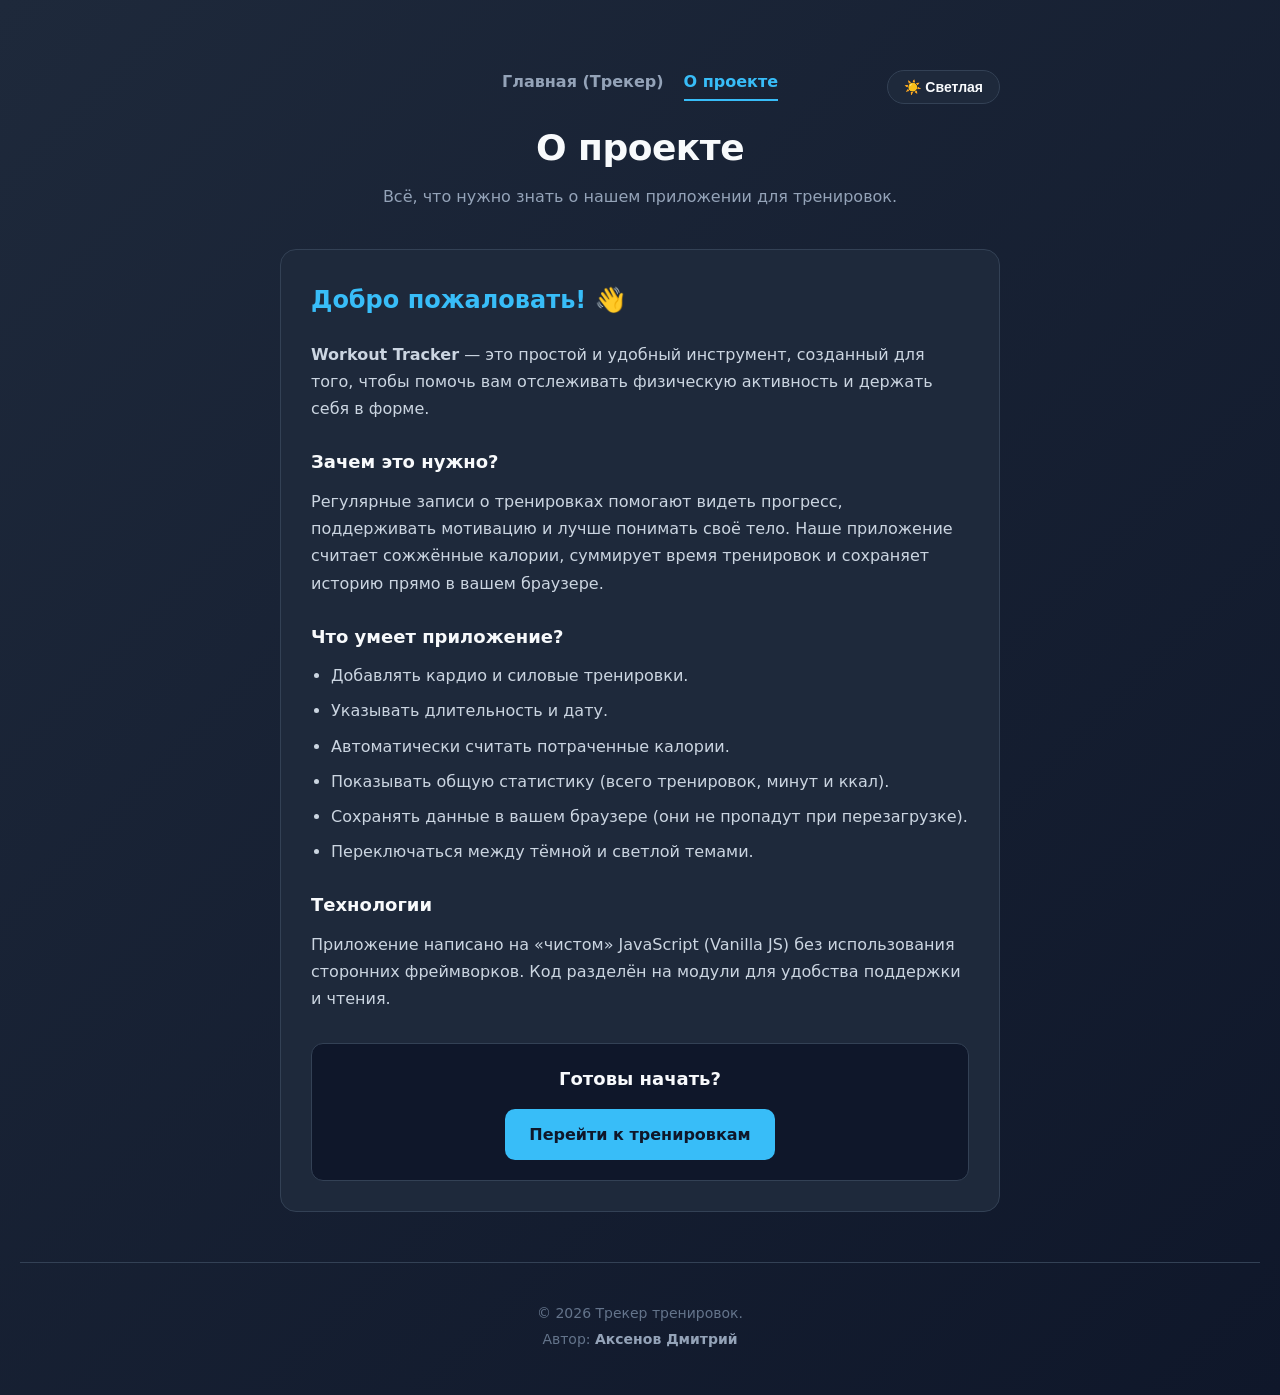
==== about.html @ 631f0772 "feat: add about page, navigation, and light theme toggle" ====
<!DOCTYPE html>
<html lang="ru">
<head>
  <meta charset="UTF-8">
  <meta name="viewport" content="width=device-width, initial-scale=1.0">
  <title>О проекте — Трекер тренировок</title>
  <link rel="stylesheet" href="css/style.css">
</head>
<body>
  
  <!-- Шапка сайта с навигацией -->
  <header class="site-header">
    <div class="container">
      <button id="theme-toggle" class="theme-toggle" aria-label="Переключить тему">☀️ Светлая</button>
      
      <nav class="main-nav">
        <a href="index.html">Главная (Трекер)</a>
        <a href="about.html" class="active">О проекте</a>
      </nav>

      <h1>О проекте</h1>
      <p class="subtitle">Всё, что нужно знать о нашем приложении для тренировок.</p>
    </div>
  </header>

  <!-- Основной контент -->
  <main class="container">
    <section class="content-section">
      <h2>Добро пожаловать! 👋</h2>
      <p><strong>Workout Tracker</strong> — это простой и удобный инструмент, созданный для того, чтобы помочь вам отслеживать физическую активность и держать себя в форме.</p>
      
      <h3>Зачем это нужно?</h3>
      <p>Регулярные записи о тренировках помогают видеть прогресс, поддерживать мотивацию и лучше понимать своё тело. Наше приложение считает сожжённые калории, суммирует время тренировок и сохраняет историю прямо в вашем браузере.</p>

      <h3>Что умеет приложение?</h3>
      <ul>
        <li>Добавлять кардио и силовые тренировки.</li>
        <li>Указывать длительность и дату.</li>
        <li>Автоматически считать потраченные калории.</li>
        <li>Показывать общую статистику (всего тренировок, минут и ккал).</li>
        <li>Сохранять данные в вашем браузере (они не пропадут при перезагрузке).</li>
        <li>Переключаться между тёмной и светлой темами.</li>
      </ul>

      <h3>Технологии</h3>
      <p>Приложение написано на «чистом» JavaScript (Vanilla JS) без использования сторонних фреймворков. Код разделён на модули для удобства поддержки и чтения.</p>
      
      <div class="cta-box">
        <p>Готовы начать?</p>
        <a href="index.html" class="btn-primary">Перейти к тренировкам</a>
      </div>
    </section>
  </main>

  <!-- Подвал сайта -->
  <footer class="site-footer">
    <div class="container">
      <p>&copy; 2026 Трекер тренировок.</p>
      <p>Автор: <strong>Аксенов Дмитрий</strong></p>
    </div>
  </footer>

</body>
</html>
---- css/style.css ----
* {
  box-sizing: border-box;
  margin: 0;
  padding: 0;
}

body {
  font-family: system-ui, -apple-system, "Segoe UI", Roboto, sans-serif;
  background: linear-gradient(135deg, #1e293b 0%, #0f172a 100%);
  color: #f8fafc;
  padding: 20px;
  line-height: 1.5;
  min-height: 100vh;
  display: flex;
  flex-direction: column;
  transition: background 0.3s, color 0.3s;
}

.container {
  max-width: 720px;
  margin: 0 auto;
  width: 100%;
  position: relative;
}

/* --- Шапка сайта --- */
.site-header {
  text-align: center;
  padding: 40px 0 20px;
  margin-bottom: 20px;
}

.site-header h1 {
  font-size: 36px;
  margin-bottom: 10px;
  font-weight: 800;
  letter-spacing: -0.5px;
}

.site-header .subtitle {
  color: #94a3b8;
  font-size: 16px;
  max-width: 600px;
  margin: 0 auto;
}

/* --- Кнопка переключения темы --- */
.theme-toggle {
  position: absolute;
  top: 0;
  right: 0;
  background: #1e293b;
  color: #f8fafc;
  border: 1px solid #334155;
  padding: 8px 16px;
  border-radius: 20px;
  cursor: pointer;
  font-size: 14px;
  font-weight: 600;
  transition: all 0.2s;
}

.theme-toggle:hover {
  background: #334155;
}

/* --- Навигация --- */
.main-nav {
  display: flex;
  justify-content: center;
  gap: 20px;
  margin-bottom: 20px;
  margin-top: 10px;
}

.main-nav a {
  color: #94a3b8;
  text-decoration: none;
  font-weight: 600;
  font-size: 16px;
  transition: color 0.2s;
  padding-bottom: 5px;
  border-bottom: 2px solid transparent;
}

.main-nav a:hover {
  color: #f8fafc;
}

.main-nav a.active {
  color: #38bdf8;
  border-bottom-color: #38bdf8;
}

/* --- Основной контент --- */
main {
  flex: 1;
}

/* Статистика */
.stats {
  display: flex;
  gap: 15px;
  margin-bottom: 30px;
}

.stat-card {
  flex: 1;
  background: #1e293b;
  border: 1px solid #334155;
  border-radius: 16px;
  padding: 20px;
  text-align: center;
  box-shadow: 0 4px 15px rgba(0, 0, 0, 0.2);
  transition: background 0.3s, border-color 0.3s;
}

.stat-value {
  display: block;
  font-size: 28px;
  font-weight: 800;
  color: #38bdf8;
  margin-bottom: 5px;
  transition: color 0.3s;
}

.stat-label {
  font-size: 12px;
  color: #94a3b8;
  text-transform: uppercase;
  letter-spacing: 1px;
  font-weight: 600;
}

/* Форма */
.workout-form {
  display: flex;
  flex-wrap: wrap;
  gap: 12px;
  margin-bottom: 30px;
  background: #1e293b;
  padding: 20px;
  border-radius: 16px;
  border: 1px solid #334155;
  transition: background 0.3s, border-color 0.3s;
}

.workout-form select,
.workout-form input {
  flex: 1 1 160px; 
  min-width: 0;
  padding: 12px 15px;
  background-color: #0f172a !important; 
  color: #f8fafc !important;
  border: 1px solid #334155;
  border-radius: 10px;
  font-size: 14px;
  outline: none;
  transition: border-color 0.2s, background-color 0.3s, color 0.3s;
  box-shadow: none;
  
  -webkit-appearance: none;
  -moz-appearance: none;
  appearance: none;
}

.workout-form select:focus,
.workout-form input:focus {
  border-color: #38bdf8;
}

/* Селект со стрелкой */
.workout-form select {
  padding-right: 45px; 
  background-image: url("data:image/svg+xml;charset=UTF-8,%3csvg xmlns='http://www.w3.org/2000/svg' viewBox='0 0 24 24' fill='none' stroke='%2394a3b8' stroke-width='2' stroke-linecap='round' stroke-linejoin='round'%3e%3cpolyline points='6 9 12 15 18 9'%3e%3c/polyline%3e%3c/svg%3e");
  background-repeat: no-repeat;
  background-position: right 20px center; 
  background-size: 16px; 
  cursor: pointer;
}

.workout-form button {
  padding: 12px 24px;
  background: #38bdf8;
  color: #0f172a;
  border: none;
  border-radius: 10px;
  font-size: 15px;
  font-weight: 700;
  cursor: pointer;
  transition: background 0.2s, transform 0.1s;
  flex-shrink: 0;
}

.workout-form button:hover {
  background: #7dd3fc;
}

.workout-form button:active {
  transform: scale(0.98);
}

/* Список тренировок */
.workout-list {
  list-style: none;
  display: grid;
  gap: 12px;
}

.workout-item {
  display: flex;
  justify-content: space-between;
  align-items: center;
  background: #1e293b;
  padding: 18px 20px;
  border-radius: 14px;
  border: 1px solid #334155;
  transition: transform 0.15s, border-color 0.15s, background 0.3s;
}

.workout-item:hover {
  transform: translateY(-2px);
  border-color: #475569;
}

.workout-info {
  font-size: 15px;
  color: #f8fafc;
  transition: color 0.3s;
}

.workout-info strong {
  font-size: 16px;
  color: #38bdf8;
  display: block;
  margin-bottom: 4px;
  transition: color 0.3s;
}

/* Кнопка удаления */
.btn-delete {
  background: transparent;
  color: #ef4444;
  border: 1px solid #ef4444;
  padding: 8px 14px;
  border-radius: 8px;
  cursor: pointer;
  font-size: 13px;
  font-weight: 600;
  transition: all 0.2s;
}

.btn-delete:hover {
  background: #ef4444;
  color: white;
}

/* Подсказка */
.empty-hint {
  text-align: center;
  color: #64748b;
  padding: 40px;
  font-size: 16px;
  background: #1e293b;
  border-radius: 16px;
  border: 1px dashed #334155;
  transition: background 0.3s, border-color 0.3s;
}

/* --- Подвал сайта --- */
.site-footer {
  text-align: center;
  padding: 40px 0 20px;
  margin-top: 50px;
  border-top: 1px solid #334155;
  color: #64748b;
  font-size: 14px;
  transition: border-color 0.3s, color 0.3s;
}

.site-footer p {
  margin-bottom: 5px;
}

.site-footer strong {
  color: #94a3b8;
  transition: color 0.3s;
}

/* Скрываем стандартные стрелочки у поля ввода чисел */
input[type="number"]::-webkit-outer-spin-button,
input[type="number"]::-webkit-inner-spin-button {
  -webkit-appearance: none;
  margin: 0;
}

input[type="number"] {
  -moz-appearance: textfield;
  appearance: textfield;
}

/* --- Стили для текстовых страниц (О проекте) --- */
.content-section {
  background: #1e293b;
  padding: 30px;
  border-radius: 16px;
  border: 1px solid #334155;
  line-height: 1.7;
}

.content-section h2 {
  color: #38bdf8;
  margin-bottom: 20px;
  font-size: 24px;
}

.content-section h3 {
  margin-top: 25px;
  margin-bottom: 10px;
  font-size: 18px;
}

.content-section p {
  margin-bottom: 15px;
  color: #cbd5e1;
}

.content-section ul {
  margin-left: 20px;
  margin-bottom: 20px;
  color: #cbd5e1;
}

.content-section li {
  margin-bottom: 8px;
}

.cta-box {
  margin-top: 30px;
  padding: 20px;
  background: #0f172a;
  border-radius: 12px;
  text-align: center;
  border: 1px solid #334155;
}

.cta-box p {
  margin-bottom: 15px;
  font-size: 18px;
  font-weight: bold;
  color: #f8fafc;
}

.btn-primary {
  display: inline-block;
  background: #38bdf8;
  color: #0f172a;
  padding: 12px 24px;
  border-radius: 10px;
  text-decoration: none;
  font-weight: 700;
  transition: background 0.2s;
}

.btn-primary:hover {
  background: #7dd3fc;
}

/* =========================================
   СВЕТЛАЯ ТЕМА (применяется при классе на body)
   ========================================= */
body.light-theme {
  background: linear-gradient(135deg, #f8fafc 0%, #e2e8f0 100%);
  color: #0f172a;
}

body.light-theme .site-header h1 {
  color: #0f172a;
}

body.light-theme .subtitle {
  color: #64748b;
}

body.light-theme .main-nav a {
  color: #64748b;
}

body.light-theme .main-nav a:hover {
  color: #0f172a;
}

body.light-theme .main-nav a.active {
  color: #2563eb;
  border-bottom-color: #2563eb;
}

body.light-theme .stat-card {
  background: #ffffff;
  border-color: #e2e8f0;
  box-shadow: 0 4px 15px rgba(0, 0, 0, 0.05);
}

body.light-theme .stat-value {
  color: #2563eb;
}

body.light-theme .stat-label {
  color: #64748b;
}

body.light-theme .workout-form {
  background: #ffffff;
  border-color: #e2e8f0;
}

body.light-theme .workout-form select,
body.light-theme .workout-form input {
  background-color: #f8fafc !important;
  color: #0f172a !important;
  border-color: #cbd5e1;
}

body.light-theme .workout-form button {
  background: #2563eb;
  color: #ffffff;
}

body.light-theme .workout-form button:hover {
  background: #1d4ed8;
}

body.light-theme .workout-item {
  background: #ffffff;
  border-color: #e2e8f0;
}

body.light-theme .workout-info strong {
  color: #2563eb;
}

body.light-theme .workout-info {
  color: #334155;
}

body.light-theme .btn-delete {
  color: #dc2626;
  border-color: #dc2626;
}

body.light-theme .btn-delete:hover {
  background: #dc2626;
  color: white;
}

body.light-theme .empty-hint {
  background: #ffffff;
  border-color: #cbd5e1;
  color: #64748b;
}

body.light-theme .site-footer {
  border-top-color: #cbd5e1;
  color: #64748b;
}

body.light-theme .site-footer strong {
  color: #334155;
}

body.light-theme .theme-toggle {
  background: #ffffff;
  color: #0f172a;
  border-color: #cbd5e1;
}

body.light-theme .theme-toggle:hover {
  background: #f1f5f9;
}

body.light-theme .content-section {
  background: #ffffff;
  border-color: #e2e8f0;
}

body.light-theme .content-section h2 {
  color: #2563eb;
}

body.light-theme .content-section p,
body.light-theme .content-section ul {
  color: #334155;
}

body.light-theme .cta-box {
  background: #f8fafc;
  border-color: #e2e8f0;
}

body.light-theme .cta-box p {
  color: #0f172a;
}

body.light-theme .btn-primary {
  background: #2563eb;
  color: #ffffff;
}

body.light-theme .btn-primary:hover {
  background: #1d4ed8;
}
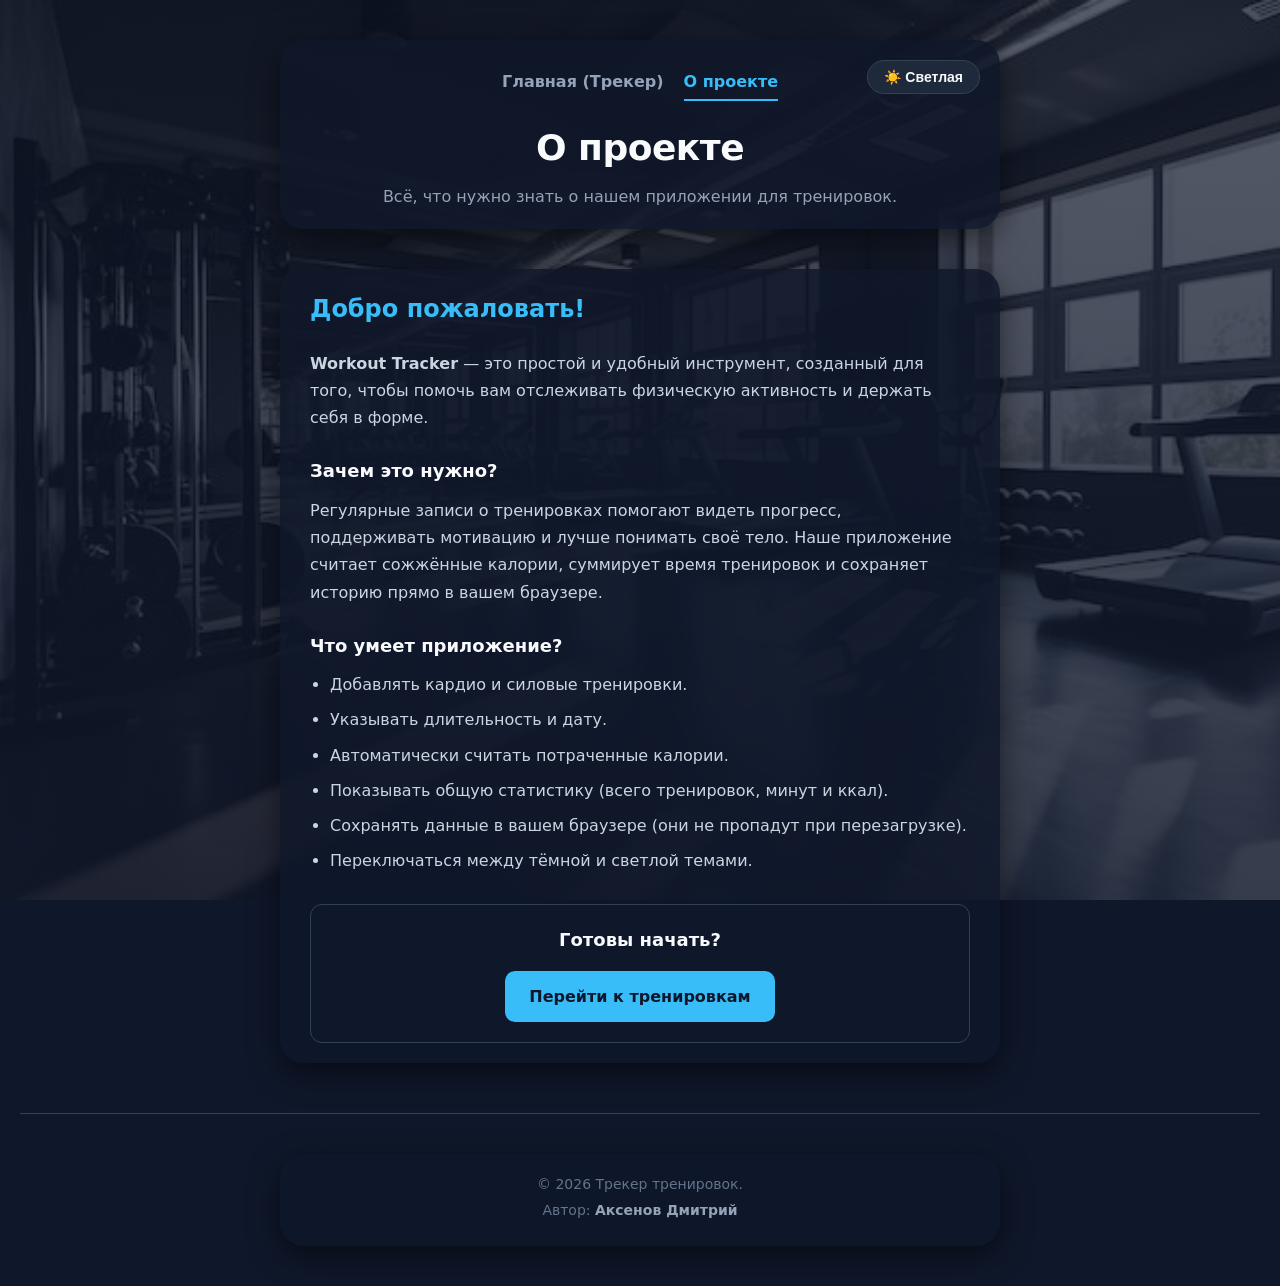
==== commit dc889092: "style" ====
--- a/about.html
+++ b/about.html
@@ -26,7 +26,7 @@
   <!-- Основной контент -->
   <main class="container">
     <section class="content-section">
-      <h2>Добро пожаловать! 👋</h2>
+      <h2>Добро пожаловать!</h2>
       <p><strong>Workout Tracker</strong> — это простой и удобный инструмент, созданный для того, чтобы помочь вам отслеживать физическую активность и держать себя в форме.</p>
       
       <h3>Зачем это нужно?</h3>
@@ -42,9 +42,6 @@
         <li>Переключаться между тёмной и светлой темами.</li>
       </ul>
 
-      <h3>Технологии</h3>
-      <p>Приложение написано на «чистом» JavaScript (Vanilla JS) без использования сторонних фреймворков. Код разделён на модули для удобства поддержки и чтения.</p>
-      
       <div class="cta-box">
         <p>Готовы начать?</p>
         <a href="index.html" class="btn-primary">Перейти к тренировкам</a>
--- a/css/style.css
+++ b/css/style.css
@@ -6,14 +6,21 @@
 
 body {
   font-family: system-ui, -apple-system, "Segoe UI", Roboto, sans-serif;
-  background: linear-gradient(135deg, #1e293b 0%, #0f172a 100%);
+  
+  /* Картинка + затемняющий градиент поверх неё */
+  background: 
+    linear-gradient(rgba(15, 23, 42, 0.7), rgba(15, 23, 42, 0.9)),
+    url("../images/gym-bg.jpg") center/cover no-repeat fixed;
+    
+  background-color: #0f172a; 
+  
   color: #f8fafc;
   padding: 20px;
   line-height: 1.5;
   min-height: 100vh;
   display: flex;
   flex-direction: column;
-  transition: background 0.3s, color 0.3s;
+  transition: background 0.3s, color 0.3s; /* Плавная смена темы */
 }
 
 .container {
@@ -21,12 +28,17 @@
   margin: 0 auto;
   width: 100%;
   position: relative;
+  /* Полупрозрачный тёмный фон для читаемости текста */
+  background: rgba(15, 23, 42, 0.85); 
+  padding: 20px 30px;
+  border-radius: 24px;
+  box-shadow: 0 10px 30px rgba(0, 0, 0, 0.5);
 }
 
 /* --- Шапка сайта --- */
 .site-header {
   text-align: center;
-  padding: 40px 0 20px;
+  padding: 20px 0 20px;
   margin-bottom: 20px;
 }
 
@@ -47,8 +59,8 @@
 /* --- Кнопка переключения темы --- */
 .theme-toggle {
   position: absolute;
-  top: 0;
-  right: 0;
+  top: 20px;
+  right: 20px;
   background: #1e293b;
   color: #f8fafc;
   border: 1px solid #334155;
@@ -58,6 +70,7 @@
   font-size: 14px;
   font-weight: 600;
   transition: all 0.2s;
+  z-index: 10;
 }
 
 .theme-toggle:hover {
@@ -147,9 +160,9 @@
 
 .workout-form select,
 .workout-form input {
-  flex: 1 1 160px; 
+  flex: 1 1 140px; 
   min-width: 0;
-  padding: 12px 15px;
+  padding: 12px 10px; 
   background-color: #0f172a !important; 
   color: #f8fafc !important;
   border: 1px solid #334155;
@@ -301,10 +314,6 @@
 
 /* --- Стили для текстовых страниц (О проекте) --- */
 .content-section {
-  background: #1e293b;
-  padding: 30px;
-  border-radius: 16px;
-  border: 1px solid #334155;
   line-height: 1.7;
 }
 
@@ -370,8 +379,14 @@
    СВЕТЛАЯ ТЕМА (применяется при классе на body)
    ========================================= */
 body.light-theme {
+  background-image: none;
   background: linear-gradient(135deg, #f8fafc 0%, #e2e8f0 100%);
   color: #0f172a;
+}
+
+body.light-theme .container {
+  background: rgba(255, 255, 255, 0.95); 
+  box-shadow: 0 10px 30px rgba(0, 0, 0, 0.05);
 }
 
 body.light-theme .site-header h1 {
@@ -410,13 +425,13 @@
 }
 
 body.light-theme .workout-form {
-  background: #ffffff;
+  background: #f8fafc;
   border-color: #e2e8f0;
 }
 
 body.light-theme .workout-form select,
 body.light-theme .workout-form input {
-  background-color: #f8fafc !important;
+  background-color: #ffffff !important;
   color: #0f172a !important;
   border-color: #cbd5e1;
 }
@@ -431,7 +446,7 @@
 }
 
 body.light-theme .workout-item {
-  background: #ffffff;
+  background: #f8fafc;
   border-color: #e2e8f0;
 }
 
@@ -454,7 +469,7 @@
 }
 
 body.light-theme .empty-hint {
-  background: #ffffff;
+  background: #f8fafc;
   border-color: #cbd5e1;
   color: #64748b;
 }
@@ -476,11 +491,6 @@
 
 body.light-theme .theme-toggle:hover {
   background: #f1f5f9;
-}
-
-body.light-theme .content-section {
-  background: #ffffff;
-  border-color: #e2e8f0;
 }
 
 body.light-theme .content-section h2 {
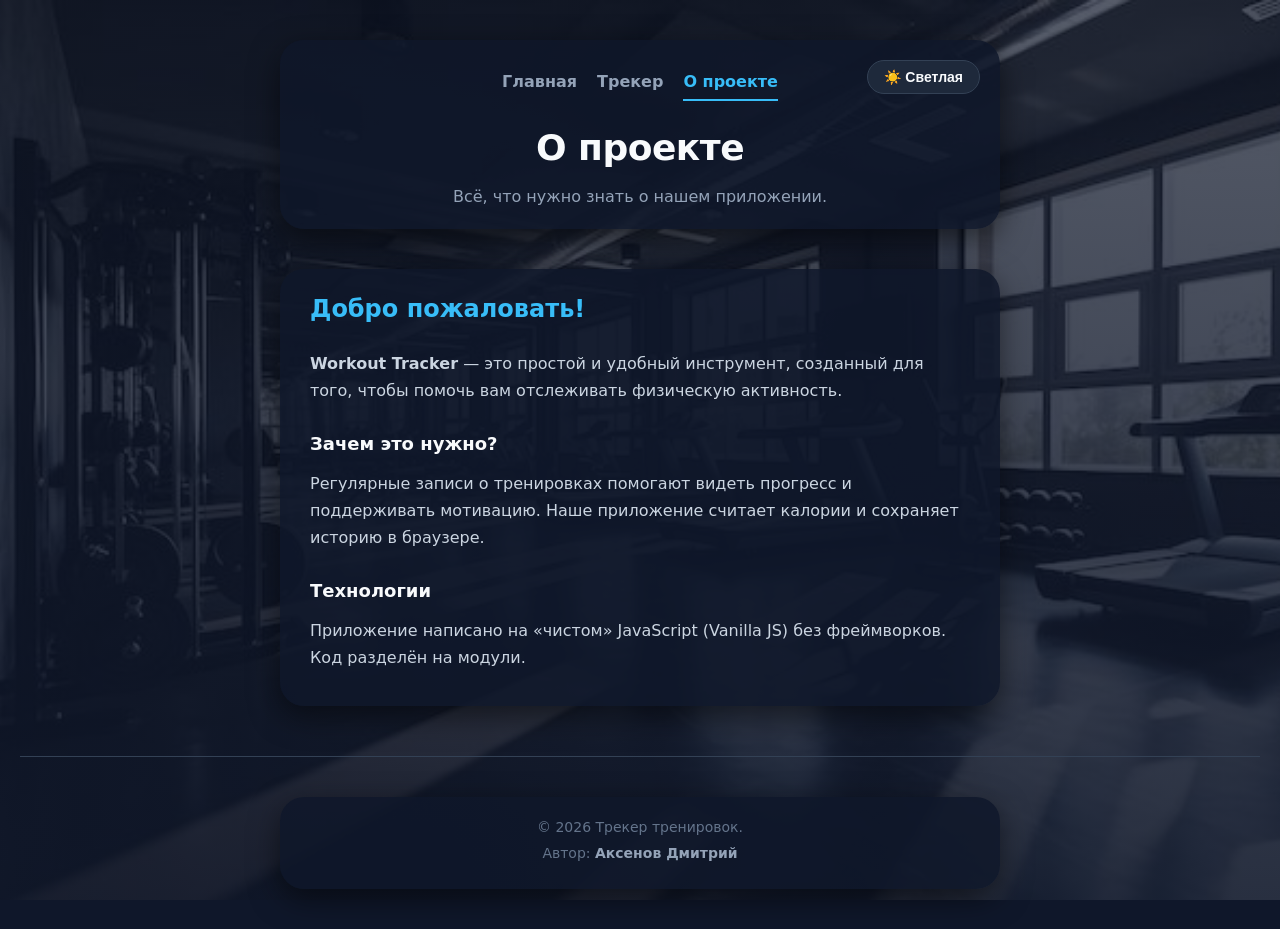
==== commit 6f2d341d: "feat: split project into 3 pages and add separate theme module" ====
--- a/about.html
+++ b/about.html
@@ -8,48 +8,34 @@
 </head>
 <body>
   
-  <!-- Шапка сайта с навигацией -->
   <header class="site-header">
     <div class="container">
       <button id="theme-toggle" class="theme-toggle" aria-label="Переключить тему">☀️ Светлая</button>
       
       <nav class="main-nav">
-        <a href="index.html">Главная (Трекер)</a>
+        <a href="index.html">Главная</a>
+        <a href="app.html">Трекер</a>
         <a href="about.html" class="active">О проекте</a>
       </nav>
 
       <h1>О проекте</h1>
-      <p class="subtitle">Всё, что нужно знать о нашем приложении для тренировок.</p>
+      <p class="subtitle">Всё, что нужно знать о нашем приложении.</p>
     </div>
   </header>
 
-  <!-- Основной контент -->
   <main class="container">
     <section class="content-section">
       <h2>Добро пожаловать!</h2>
-      <p><strong>Workout Tracker</strong> — это простой и удобный инструмент, созданный для того, чтобы помочь вам отслеживать физическую активность и держать себя в форме.</p>
+      <p><strong>Workout Tracker</strong> — это простой и удобный инструмент, созданный для того, чтобы помочь вам отслеживать физическую активность.</p>
       
       <h3>Зачем это нужно?</h3>
-      <p>Регулярные записи о тренировках помогают видеть прогресс, поддерживать мотивацию и лучше понимать своё тело. Наше приложение считает сожжённые калории, суммирует время тренировок и сохраняет историю прямо в вашем браузере.</p>
+      <p>Регулярные записи о тренировках помогают видеть прогресс и поддерживать мотивацию. Наше приложение считает калории и сохраняет историю в браузере.</p>
 
-      <h3>Что умеет приложение?</h3>
-      <ul>
-        <li>Добавлять кардио и силовые тренировки.</li>
-        <li>Указывать длительность и дату.</li>
-        <li>Автоматически считать потраченные калории.</li>
-        <li>Показывать общую статистику (всего тренировок, минут и ккал).</li>
-        <li>Сохранять данные в вашем браузере (они не пропадут при перезагрузке).</li>
-        <li>Переключаться между тёмной и светлой темами.</li>
-      </ul>
-
-      <div class="cta-box">
-        <p>Готовы начать?</p>
-        <a href="index.html" class="btn-primary">Перейти к тренировкам</a>
-      </div>
+      <h3>Технологии</h3>
+      <p>Приложение написано на «чистом» JavaScript (Vanilla JS) без фреймворков. Код разделён на модули.</p>
     </section>
   </main>
 
-  <!-- Подвал сайта -->
   <footer class="site-footer">
     <div class="container">
       <p>&copy; 2026 Трекер тренировок.</p>
@@ -57,5 +43,10 @@
     </div>
   </footer>
 
+  <!-- Подключение модуля темы -->
+  <script type="module">
+    import { initTheme } from './js/theme.js';
+    initTheme();
+  </script>
 </body>
 </html>
